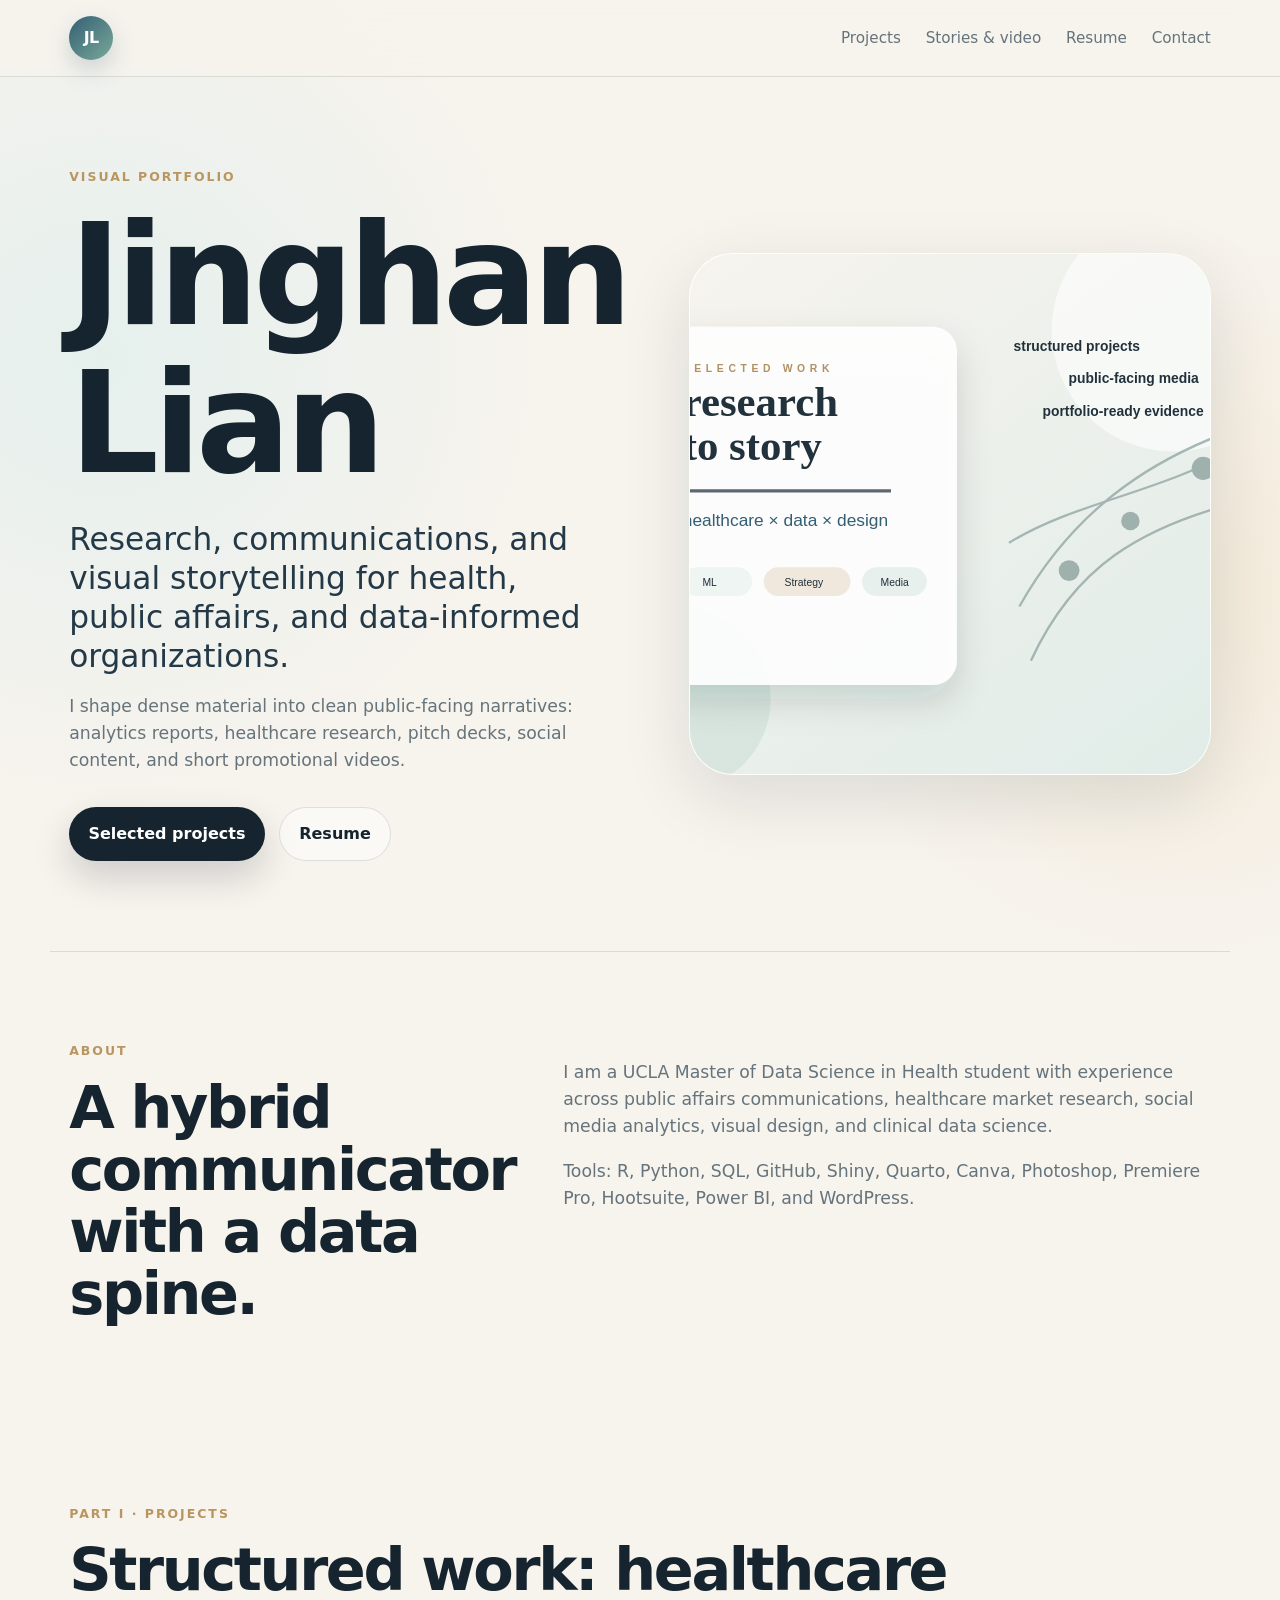
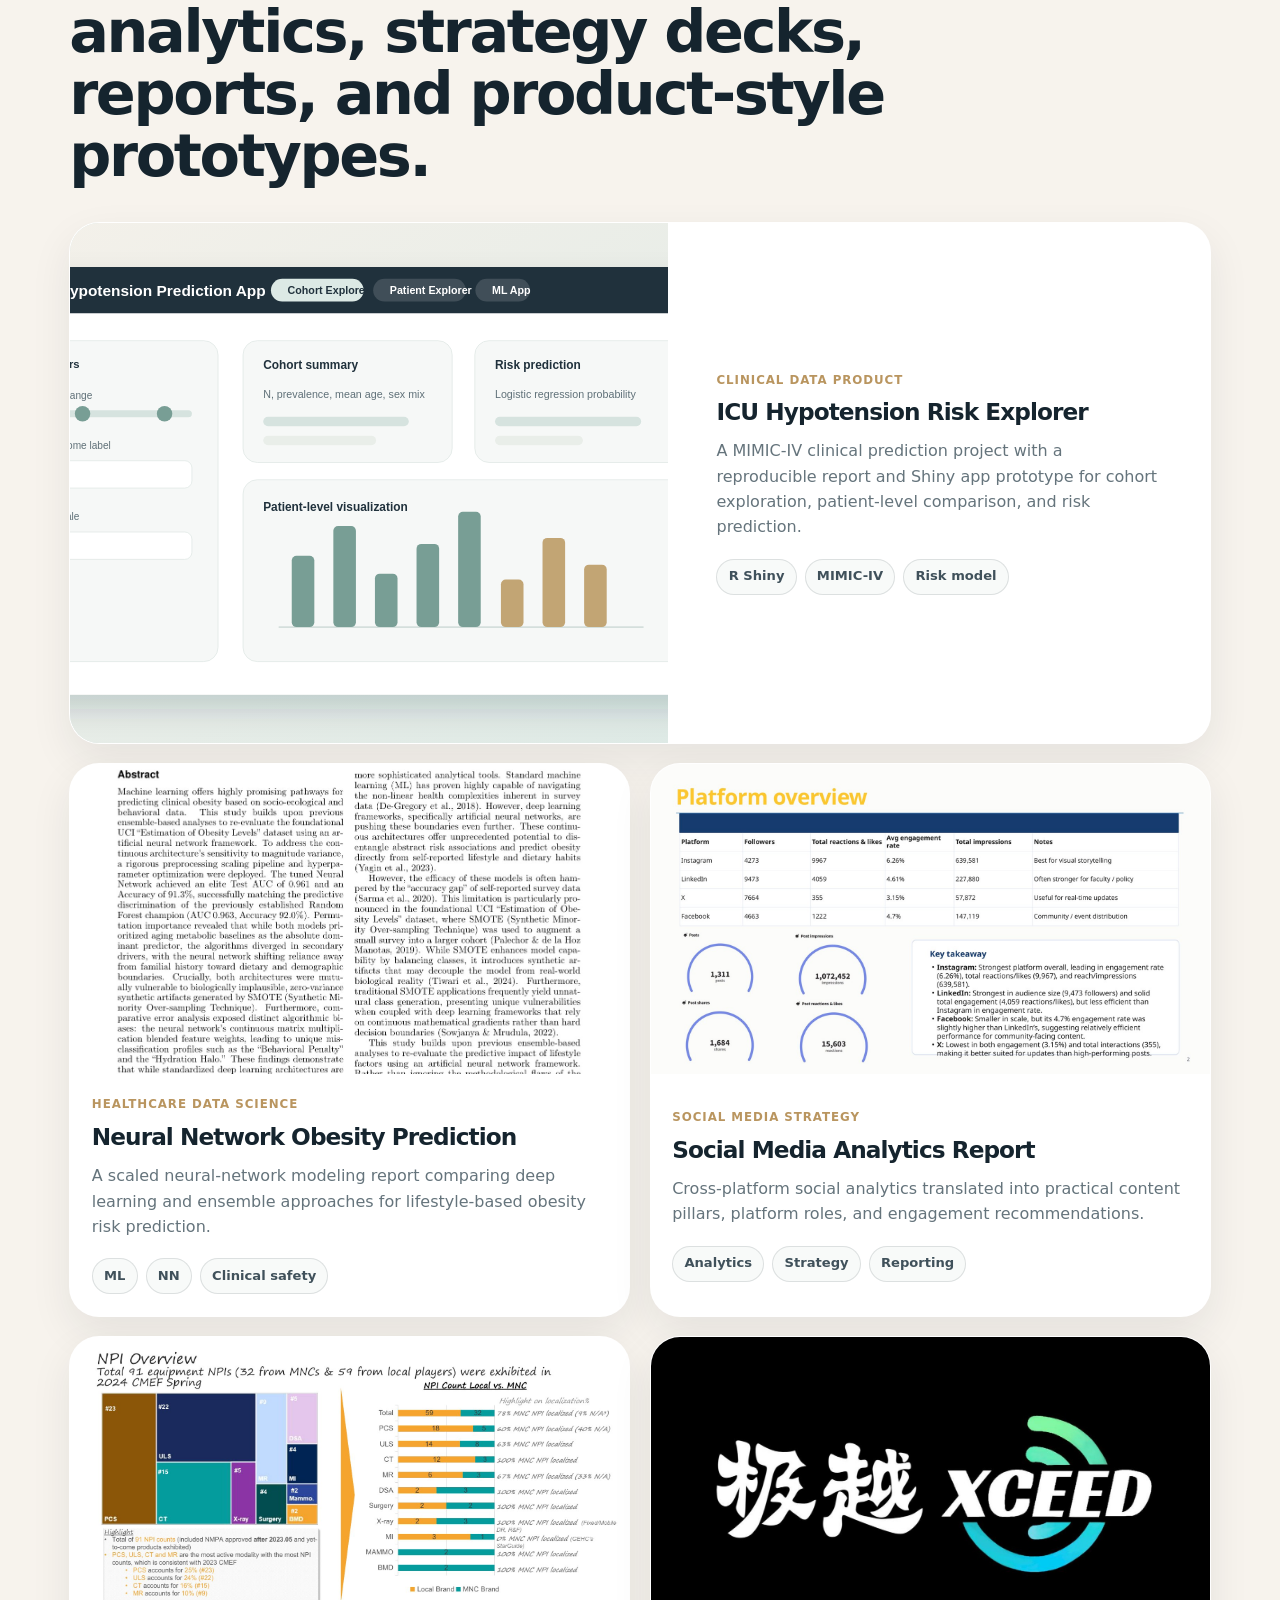
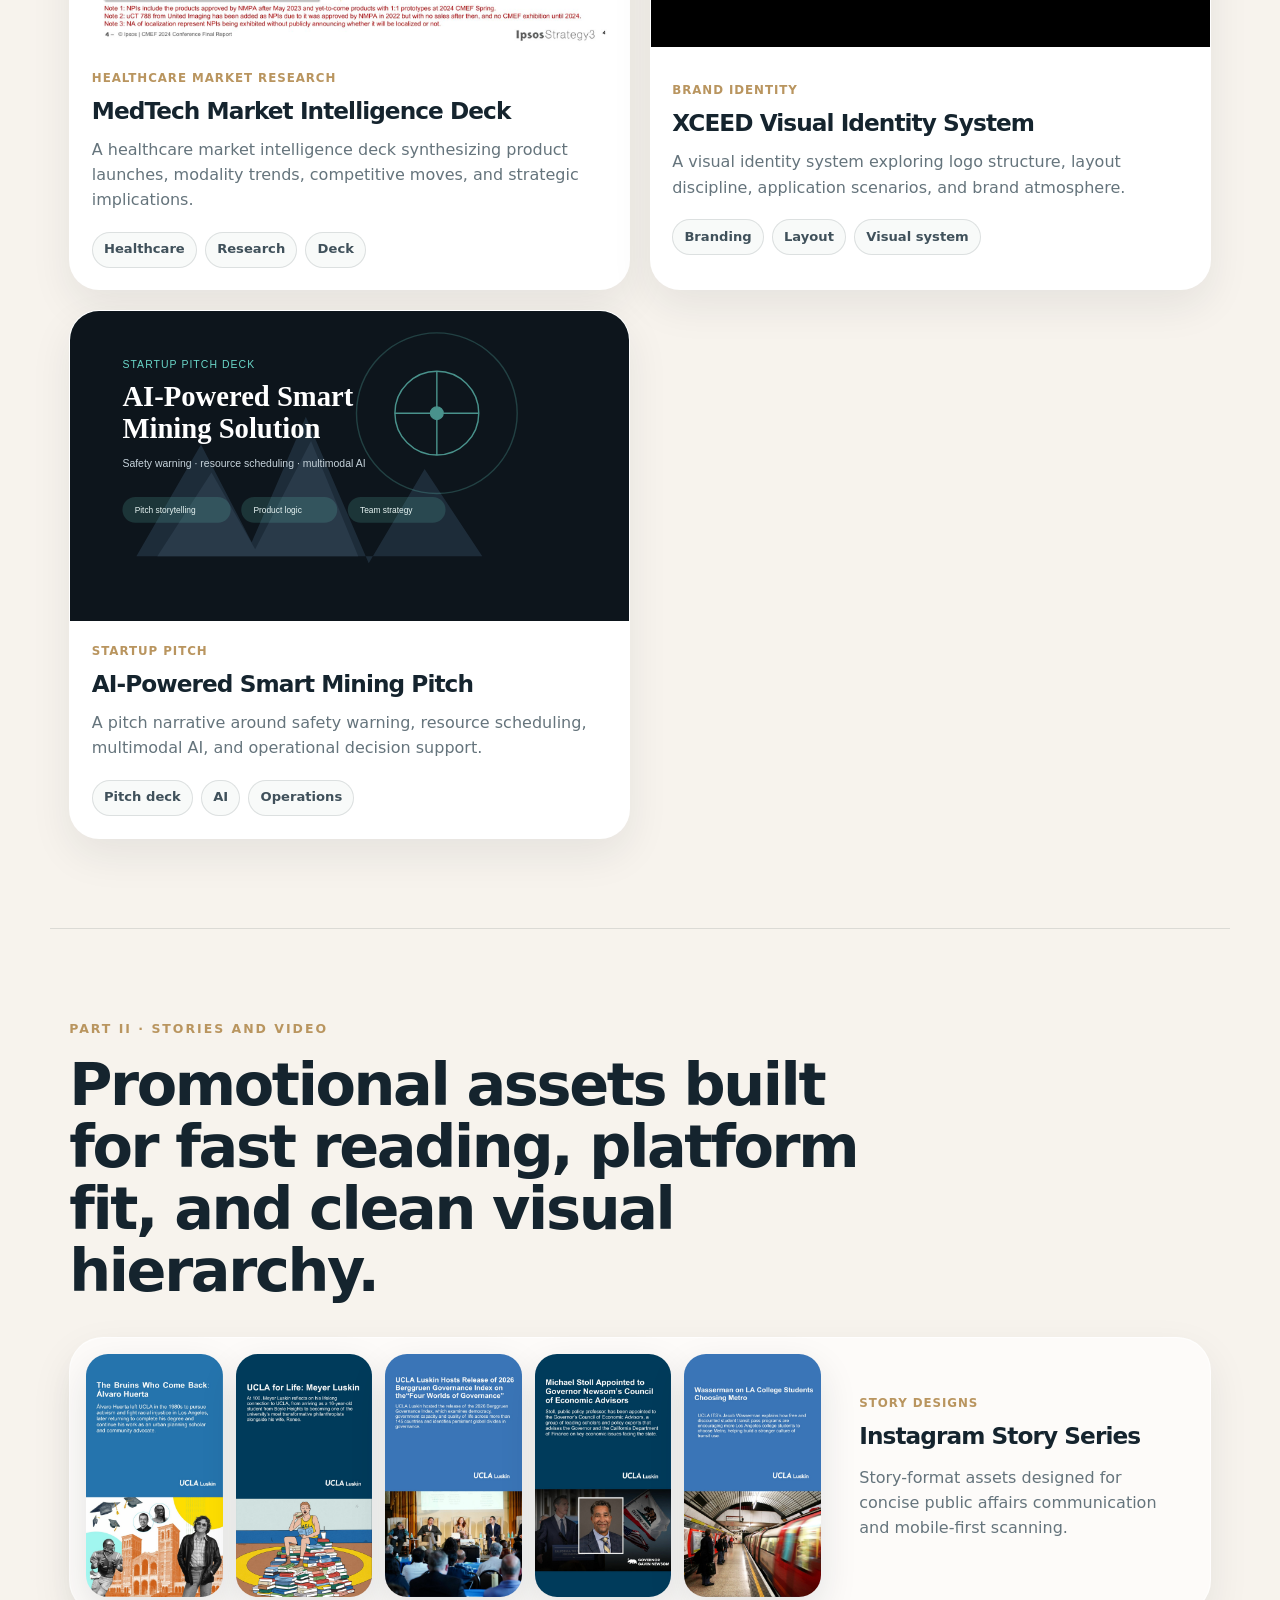
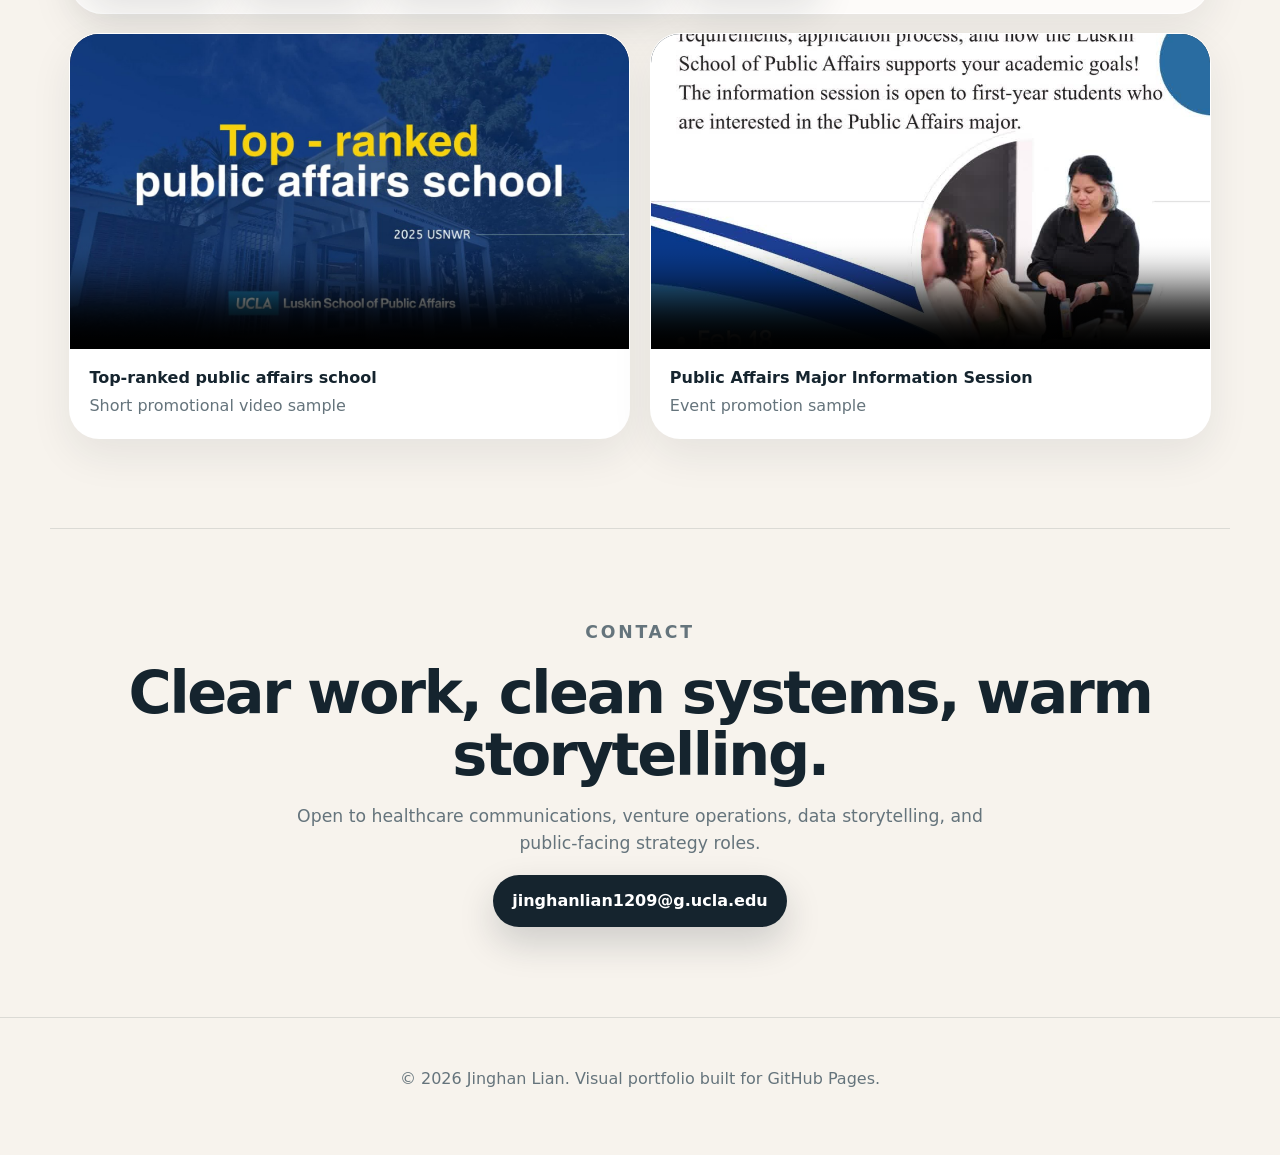
==== index.html @ d5ff7ce1 "Add files via upload Upload visual portfolio v3" ====
<!doctype html>
<html lang="en">
<head>
  <meta charset="utf-8" />
  <meta name="viewport" content="width=device-width, initial-scale=1" />
  <meta name="description" content="Jinghan Lian visual portfolio" />
  <title>Jinghan Lian | Visual Portfolio</title>
  <link rel="stylesheet" href="style.css" />
</head>
<body>
  <header class="site-header">
  <nav class="nav" aria-label="Primary navigation">
    <a class="brand" href="index.html#top">JL</a>
    <div class="nav-links">
      <a href="index.html#projects">Projects</a>
      <a href="index.html#media">Stories & video</a>
      <a href="resume.html">Resume</a>
      <a href="mailto:jinghanlian1209@g.ucla.edu">Contact</a>
    </div>
  </nav>
</header>
  <main id="top">
  <section class="hero section-pad">
    <div class="hero-copy">
      <p class="eyebrow">Visual portfolio</p>
      <h1>Jinghan Lian</h1>
      <p class="hero-subtitle">Research, communications, and visual storytelling for health, public affairs, and data-informed organizations.</p>
      <p class="hero-body">I shape dense material into clean public-facing narratives: analytics reports, healthcare research, pitch decks, social content, and short promotional videos.</p>
      <div class="hero-actions">
        <a class="button primary" href="#projects">Selected projects</a>
        <a class="button ghost" href="resume.html">Resume</a>
      </div>
    </div>
    <div class="hero-card hero-visual" aria-label="Portfolio visual system">
      <img src="assets/images/curated-portfolio-system.svg" alt="Curated portfolio visual system" />
    </div>
  </section>

  <section class="section-pad intro-grid" id="about">
    <div>
      <p class="eyebrow">About</p>
      <h2>A hybrid communicator with a data spine.</h2>
    </div>
    <div class="intro-copy">
      <p>I am a UCLA Master of Data Science in Health student with experience across public affairs communications, healthcare market research, social media analytics, visual design, and clinical data science.</p>
      <p class="muted">Tools: R, Python, SQL, GitHub, Shiny, Quarto, Canva, Photoshop, Premiere Pro, Hootsuite, Power BI, and WordPress.</p>
    </div>
  </section>

  <section class="section-pad" id="projects">
    <div class="section-heading">
      <p class="eyebrow">Part I · Projects</p>
      <h2>Structured work: healthcare analytics, strategy decks, reports, and product-style prototypes.</h2>
    </div>
    <div class="work-grid">
      <a class="project-card large" href="projects/icu-hypotension.html" aria-label="Open ICU Hypotension Risk Explorer">
      <img src="assets/images/shiny-app-preview.svg" alt="ICU Hypotension Risk Explorer preview" />
      <div class="project-content">
        <p class="project-type">Clinical data product</p>
        <h3>ICU Hypotension Risk Explorer</h3>
        <p>A MIMIC-IV clinical prediction project with a reproducible report and Shiny app prototype for cohort exploration, patient-level comparison, and risk prediction.</p>
        <ul class="tags"><li>R Shiny</li><li>MIMIC-IV</li><li>Risk model</li></ul>
      </div>
    </a><a class="project-card" href="projects/obesity-neural-network.html" aria-label="Open Neural Network Obesity Prediction">
      <img src="assets/images/obesity-nn-1.jpg" alt="Neural Network Obesity Prediction preview" />
      <div class="project-content">
        <p class="project-type">Healthcare data science</p>
        <h3>Neural Network Obesity Prediction</h3>
        <p>A scaled neural-network modeling report comparing deep learning and ensemble approaches for lifestyle-based obesity risk prediction.</p>
        <ul class="tags"><li>ML</li><li>NN</li><li>Clinical safety</li></ul>
      </div>
    </a><a class="project-card" href="projects/social-media.html" aria-label="Open Social Media Analytics Report">
      <img src="assets/images/social-report-2.jpg" alt="Social Media Analytics Report preview" />
      <div class="project-content">
        <p class="project-type">Social media strategy</p>
        <h3>Social Media Analytics Report</h3>
        <p>Cross-platform social analytics translated into practical content pillars, platform roles, and engagement recommendations.</p>
        <ul class="tags"><li>Analytics</li><li>Strategy</li><li>Reporting</li></ul>
      </div>
    </a><a class="project-card" href="projects/medtech-intelligence.html" aria-label="Open MedTech Market Intelligence Deck">
      <img src="assets/images/cmef-04.jpg" alt="MedTech Market Intelligence Deck preview" />
      <div class="project-content">
        <p class="project-type">Healthcare market research</p>
        <h3>MedTech Market Intelligence Deck</h3>
        <p>A healthcare market intelligence deck synthesizing product launches, modality trends, competitive moves, and strategic implications.</p>
        <ul class="tags"><li>Healthcare</li><li>Research</li><li>Deck</li></ul>
      </div>
    </a><a class="project-card" href="projects/brand-system.html" aria-label="Open XCEED Visual Identity System">
      <img src="assets/images/thumb-brand.jpg" alt="XCEED Visual Identity System preview" />
      <div class="project-content">
        <p class="project-type">Brand identity</p>
        <h3>XCEED Visual Identity System</h3>
        <p>A visual identity system exploring logo structure, layout discipline, application scenarios, and brand atmosphere.</p>
        <ul class="tags"><li>Branding</li><li>Layout</li><li>Visual system</li></ul>
      </div>
    </a><a class="project-card" href="projects/smart-mining.html" aria-label="Open AI-Powered Smart Mining Pitch">
      <img src="assets/images/smart-mining-pitch.svg" alt="AI-Powered Smart Mining Pitch preview" />
      <div class="project-content">
        <p class="project-type">Startup pitch</p>
        <h3>AI-Powered Smart Mining Pitch</h3>
        <p>A pitch narrative around safety warning, resource scheduling, multimodal AI, and operational decision support.</p>
        <ul class="tags"><li>Pitch deck</li><li>AI</li><li>Operations</li></ul>
      </div>
    </a>
    </div>
  </section>

  <section class="section-pad media-section" id="media">
    <div class="section-heading narrow">
      <p class="eyebrow">Part II · Stories and video</p>
      <h2>Promotional assets built for fast reading, platform fit, and clean visual hierarchy.</h2>
    </div>
    <a class="media-link-card" href="projects/media-samples.html">
      <div class="story-strip" aria-label="Instagram story design samples">
        <img src="assets/images/story-1.jpg" alt="Instagram story sample 1" />
        <img src="assets/images/story-2.jpg" alt="Instagram story sample 2" />
        <img src="assets/images/story-3.jpg" alt="Instagram story sample 3" />
        <img src="assets/images/story-4.jpg" alt="Instagram story sample 4" />
        <img src="assets/images/story-5.jpg" alt="Instagram story sample 5" />
      </div>
      <div class="media-caption">
        <p class="project-type">Story designs</p>
        <h3>Instagram Story Series</h3>
        <p>Story-format assets designed for concise public affairs communication and mobile-first scanning.</p>
      </div>
    </a>

    <div class="video-grid">
      <figure class="video-card">
        <video controls preload="metadata" poster="assets/images/top-ranked-policy-school-poster.jpg">
          <source src="assets/videos/top-ranked-policy-school.mp4" type="video/mp4" />
        </video>
        <figcaption><strong>Top-ranked public affairs school</strong><span>Short promotional video sample</span></figcaption>
      </figure>
      <figure class="video-card">
        <video controls preload="metadata" poster="assets/images/public-affairs-info-session-poster.jpg">
          <source src="assets/videos/public-affairs-info-session.mp4" type="video/mp4" />
        </video>
        <figcaption><strong>Public Affairs Major Information Session</strong><span>Event promotion sample</span></figcaption>
      </figure>
    </div>
  </section>

  <section class="section-pad contact" id="contact">
    <p class="eyebrow">Contact</p>
    <h2>Clear work, clean systems, warm storytelling.</h2>
    <p>Open to healthcare communications, venture operations, data storytelling, and public-facing strategy roles.</p>
    <a class="button primary" href="mailto:jinghanlian1209@g.ucla.edu">jinghanlian1209@g.ucla.edu</a>
  </section>
</main>
  <footer class="footer"><p>© 2026 Jinghan Lian. Visual portfolio built for GitHub Pages.</p></footer>
</body>
</html>
---- style.css ----
:root {
  --ink: #15242e;
  --muted: #65747c;
  --paper: #f7f3ed;
  --card: #ffffff;
  --line: rgba(21, 36, 46, 0.12);
  --blue: #335f73;
  --green: #7aa99a;
  --gold: #b9955f;
  --shadow: 0 22px 70px rgba(20, 38, 48, 0.12);
  --soft-shadow: 0 16px 42px rgba(20, 38, 48, 0.08);
  --radius: 30px;
}
* { box-sizing: border-box; }
html { scroll-behavior: smooth; }
body {
  margin: 0;
  color: var(--ink);
  background: radial-gradient(circle at 8% 6%, #e5f0ed 0, transparent 28rem), radial-gradient(circle at 92% 10%, rgba(236,215,173,.32) 0, transparent 23rem), var(--paper);
  font-family: Inter, ui-sans-serif, system-ui, -apple-system, BlinkMacSystemFont, "Segoe UI", sans-serif;
  line-height: 1.58;
}
a { color: inherit; text-decoration: none; }
img, video { display: block; max-width: 100%; }
.site-header { position: sticky; top: 0; z-index: 10; backdrop-filter: blur(18px); background: rgba(247, 243, 237, .80); border-bottom: 1px solid var(--line); }
.nav { max-width: 1180px; margin: auto; padding: 1rem 1.2rem; display: flex; align-items: center; justify-content: space-between; gap: 1rem; }
.brand { width: 44px; height: 44px; border-radius: 50%; display: grid; place-items: center; color: #fff; font-weight: 850; background: linear-gradient(135deg, var(--blue), var(--green)); box-shadow: 0 10px 24px rgba(51,95,115,.22); letter-spacing: -.04em; }
.nav-links { display: flex; gap: clamp(.8rem, 2vw, 1.55rem); font-size: .95rem; color: var(--muted); align-items: center; }
.nav-links a { transition: color .18s ease; }
.nav-links a:hover { color: var(--ink); }
.section-pad { max-width: 1180px; margin: auto; padding: clamp(4rem, 7vw, 7rem) 1.2rem; }
.hero { min-height: 82vh; display: grid; grid-template-columns: minmax(0, 1.02fr) minmax(320px, .98fr); align-items: center; gap: clamp(2rem, 6vw, 5rem); }
.eyebrow { margin: 0 0 1rem; color: var(--gold); text-transform: uppercase; letter-spacing: .16em; font-size: .78rem; font-weight: 850; }
h1, h2, h3 { margin: 0; line-height: 1.05; letter-spacing: -.04em; }
h1 { font-size: clamp(4.2rem, 11vw, 8.8rem); }
h2 { font-size: clamp(2rem, 4.6vw, 4rem); }
h3 { font-size: 1.45rem; }
.hero-subtitle { font-size: clamp(1.32rem, 2.7vw, 1.95rem); line-height: 1.25; max-width: 780px; margin: 1.35rem 0 1rem; color: #243947; }
.hero-body, .intro-copy p, .contact p, .project-note { font-size: 1.08rem; color: var(--muted); max-width: 720px; }
.hero-actions { display: flex; flex-wrap: wrap; gap: .9rem; margin-top: 2rem; }
.button { display: inline-flex; align-items: center; justify-content: center; min-height: 48px; padding: .85rem 1.2rem; border-radius: 999px; font-weight: 850; transition: transform .18s ease, box-shadow .18s ease, background .18s ease; }
.button:hover { transform: translateY(-2px); }
.button.primary { background: var(--ink); color: #fff; box-shadow: 0 16px 36px rgba(21, 36, 46, .18); }
.button.ghost { border: 1px solid var(--line); background: rgba(255,255,255,.48); }
.hero-card { position: relative; min-height: 520px; border-radius: 44px; padding: 0; overflow: hidden; background: linear-gradient(145deg, rgba(255,255,255,.76), rgba(235,244,240,.88)); box-shadow: var(--shadow); border: 1px solid rgba(255,255,255,.75); }
.hero-visual img { width: 100%; height: 100%; min-height: 520px; object-fit: cover; }
.intro-grid { display: grid; grid-template-columns: .75fr 1.25fr; gap: 3rem; border-top: 1px solid var(--line); }
.muted { color: var(--muted); }
.section-heading { max-width: 920px; margin-bottom: 2.2rem; }
.section-heading.narrow { max-width: 820px; }
.work-grid { display: grid; grid-template-columns: repeat(2, minmax(0, 1fr)); gap: 1.2rem; align-items: stretch; }
.project-card { background: var(--card); border: 1px solid rgba(255,255,255,.78); border-radius: var(--radius); overflow: hidden; box-shadow: var(--soft-shadow); display: grid; transition: transform .18s ease, box-shadow .18s ease, border-color .18s ease; }
.project-card:hover { transform: translateY(-4px); box-shadow: 0 22px 58px rgba(20,38,48,.13); border-color: rgba(185,149,95,.32); }
.project-card.large { grid-column: 1 / -1; grid-template-columns: 1.05fr .95fr; align-items: center; }
.project-card img { width: 100%; height: 310px; object-fit: cover; background: #dce8e5; }
.project-card.large img { height: 520px; }
.project-content { padding: 1.35rem; display: flex; flex-direction: column; align-items: flex-start; justify-content: flex-start; }
.project-card.large .project-content { padding: clamp(1.5rem, 4vw, 3rem); }
.project-type { color: var(--gold); font-weight: 850; letter-spacing: .08em; text-transform: uppercase; font-size: .74rem; margin: 0 0 .7rem; }
.project-content p:not(.project-type) { color: var(--muted); margin: .85rem 0 0; }
.tags { list-style: none; padding: 0; margin: 1.2rem 0 0; display: flex; flex-wrap: wrap; gap: .5rem; }
.tags li { border: 1px solid var(--line); color: #40515b; background: #f8faf9; padding: .42rem .7rem; border-radius: 999px; font-size: .82rem; font-weight: 760; }
.media-section { border-top: 1px solid var(--line); }
.media-link-card { display: grid; grid-template-columns: 1.35fr .65fr; gap: 1.2rem; align-items: stretch; background: rgba(255,255,255,.68); border: 1px solid rgba(255,255,255,.75); border-radius: 34px; box-shadow: var(--soft-shadow); padding: 1rem; transition: transform .18s ease, box-shadow .18s ease; }
.media-link-card:hover { transform: translateY(-3px); box-shadow: 0 22px 58px rgba(20,38,48,.13); }
.media-caption { padding: 1.2rem; align-self: center; }
.media-caption p:not(.project-type) { color: var(--muted); }
.story-strip { display: grid; grid-template-columns: repeat(5, minmax(0, 1fr)); gap: .8rem; align-items: start; }
.story-strip img { border-radius: 22px; box-shadow: 0 14px 38px rgba(20,38,48,.11); aspect-ratio: 9 / 16; object-fit: cover; background: #dce8e5; }
.story-strip.wide { grid-template-columns: repeat(5, minmax(140px, 1fr)); }
.video-grid { margin-top: 1.2rem; display: grid; grid-template-columns: repeat(2, minmax(0, 1fr)); gap: 1.2rem; }
.video-card { margin: 0; background: #fff; border-radius: var(--radius); overflow: hidden; box-shadow: var(--soft-shadow); border: 1px solid rgba(255,255,255,.75); }
.video-card video { width: 100%; background: #0f1c25; aspect-ratio: 16 / 9; object-fit: contain; }
.video-card figcaption { padding: 1rem 1.2rem 1.2rem; display: grid; gap: .2rem; }
.video-card figcaption span { color: var(--muted); }
.contact { text-align: center; border-top: 1px solid var(--line); }
.contact p { margin-left: auto; margin-right: auto; }
.footer { text-align: center; color: var(--muted); padding: 2rem 1rem 3rem; border-top: 1px solid var(--line); }
/* Project pages */
.project-main h1 { font-size: clamp(3.2rem, 8vw, 6.4rem); max-width: 840px; }
.back-link { display: inline-flex; margin-bottom: 2rem; color: var(--muted); font-weight: 800; }
.back-link:hover { color: var(--ink); }
.project-hero { padding-top: clamp(3rem, 5vw, 5rem); }
.project-hero-grid { display: grid; grid-template-columns: minmax(0, .92fr) minmax(320px, 1.08fr); gap: clamp(2rem, 5vw, 4rem); align-items: center; }
.project-hero-img { width: 100%; border-radius: 38px; box-shadow: var(--shadow); background: #dce8e5; border: 1px solid rgba(255,255,255,.75); max-height: 560px; object-fit: cover; }
.project-note { margin-top: 1.2rem; padding: 1rem 1.1rem; border: 1px solid var(--line); border-radius: 20px; background: rgba(255,255,255,.56); }
.project-details-wrap { padding-top: 0; padding-bottom: 2.5rem; }
.project-details { list-style: none; margin: 0; padding: 0; display: grid; grid-template-columns: repeat(4, minmax(0, 1fr)); gap: 1rem; }
.project-details li { background: rgba(255,255,255,.68); border: 1px solid rgba(255,255,255,.75); border-radius: 24px; padding: 1rem; box-shadow: var(--soft-shadow); }
.project-details strong { display: block; color: var(--gold); letter-spacing: .08em; text-transform: uppercase; font-size: .74rem; margin-bottom: .45rem; }
.project-details span { color: var(--ink); font-weight: 680; }
.project-gallery-section { padding-top: 2rem; }
.gallery { display: grid; grid-template-columns: repeat(2, minmax(0,1fr)); gap: 1.2rem; }
.gallery img { width: 100%; border-radius: 28px; box-shadow: var(--soft-shadow); background: #fff; object-fit: cover; border: 1px solid rgba(255,255,255,.75); }
.resume-card { background: rgba(255,255,255,.72); border: 1px solid rgba(255,255,255,.75); border-radius: 34px; padding: 2rem; box-shadow: var(--shadow); align-self: stretch; display: grid; align-content: center; }
.resume-grid { padding-top: 1rem; display: grid; grid-template-columns: repeat(3, minmax(0,1fr)); gap: 1.2rem; }
.resume-grid article { background: rgba(255,255,255,.68); border: 1px solid rgba(255,255,255,.75); border-radius: 30px; padding: 1.4rem; box-shadow: var(--soft-shadow); }
.resume-grid p:not(.eyebrow) { color: var(--muted); }
.resume-grid h2 { font-size: clamp(1.6rem, 3vw, 2.6rem); }
@media (max-width: 940px) {
  .hero, .intro-grid, .project-card.large, .project-hero-grid, .media-link-card { grid-template-columns: 1fr; }
  .hero { min-height: auto; padding-top: 4.5rem; }
  .hero-card, .hero-visual img { min-height: 430px; }
  .work-grid, .video-grid, .gallery, .resume-grid { grid-template-columns: 1fr; }
  .project-details { grid-template-columns: repeat(2, minmax(0,1fr)); }
}
@media (max-width: 600px) {
  .nav { align-items: flex-start; }
  .nav-links { flex-wrap: wrap; justify-content: flex-end; gap: .75rem; font-size: .88rem; }
  .section-pad { padding-left: 1rem; padding-right: 1rem; }
  h1 { font-size: 3.8rem; }
  .project-card.large img, .project-card img { height: 270px; }
  .story-strip, .story-strip.wide { display: flex; overflow-x: auto; scroll-snap-type: x mandatory; padding-bottom: 1rem; }
  .story-strip img { min-width: 72%; scroll-snap-align: start; }
  .project-details { grid-template-columns: 1fr; }
}
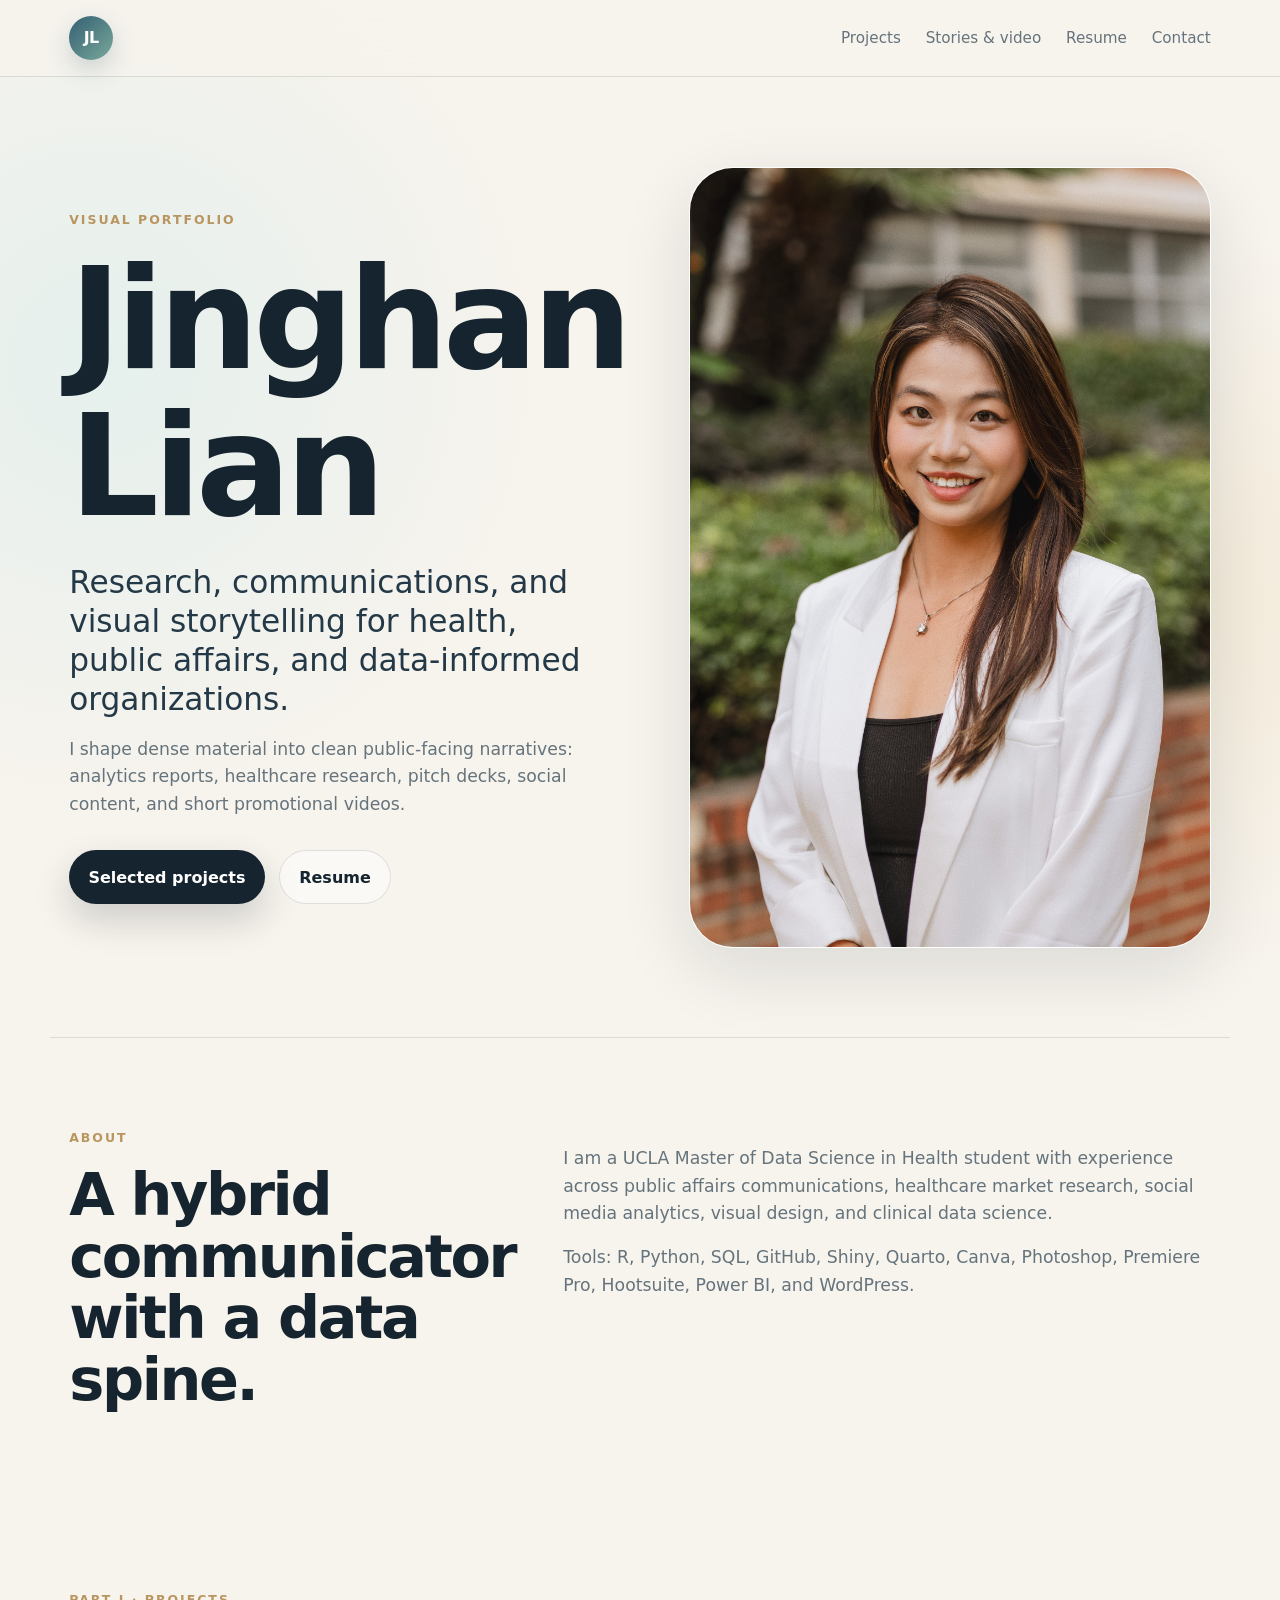
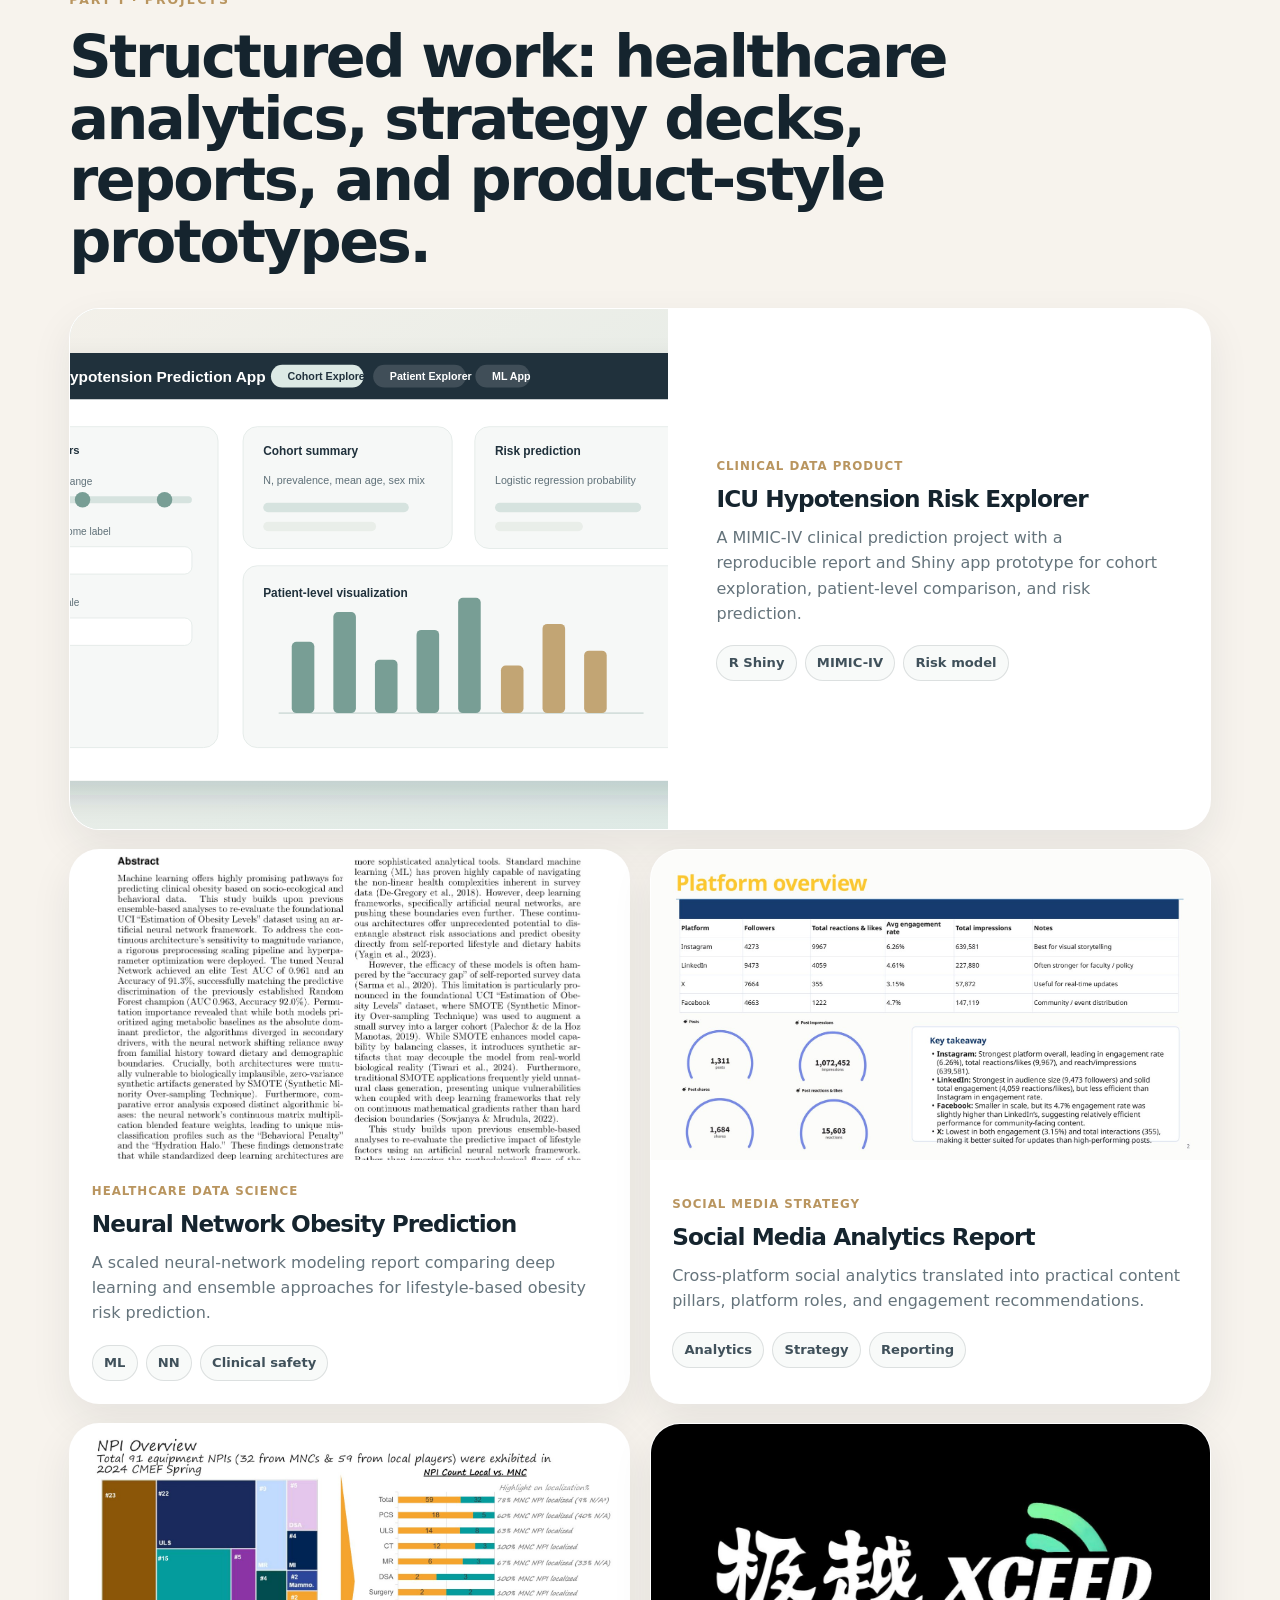
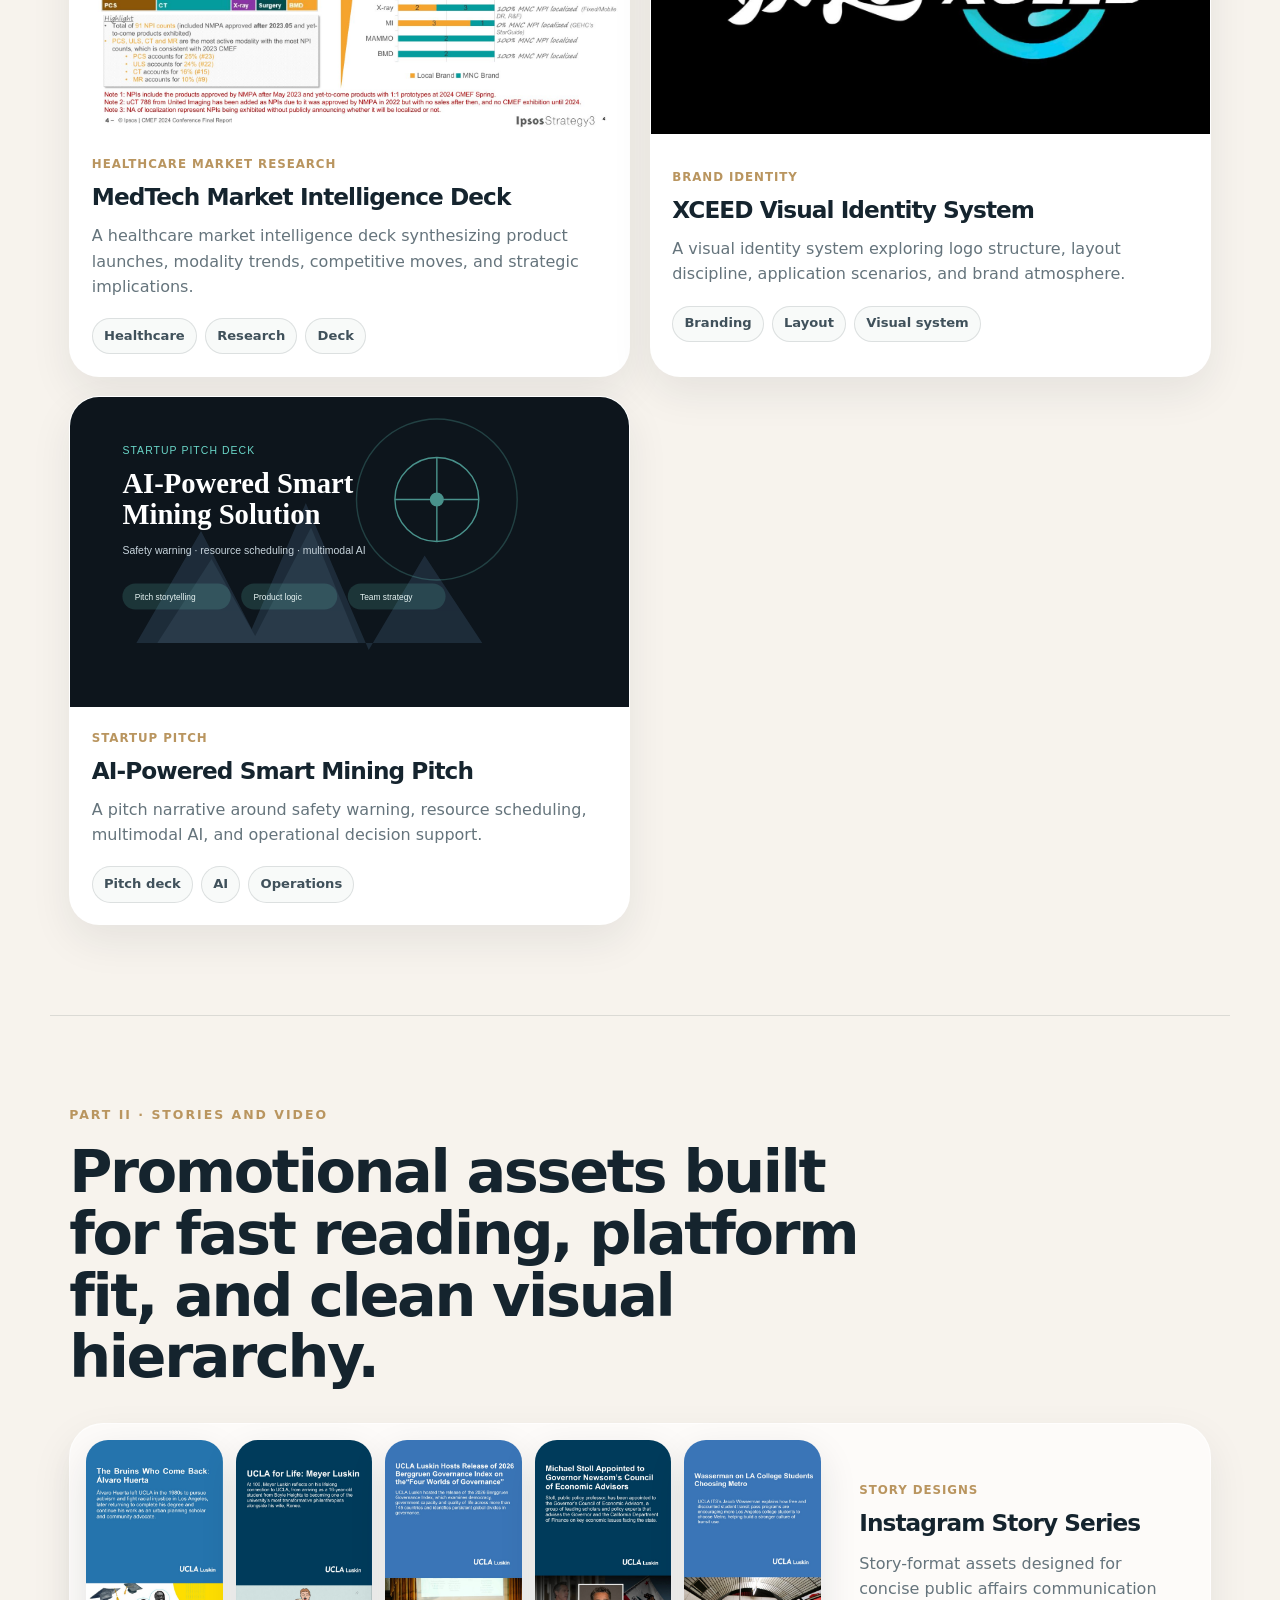
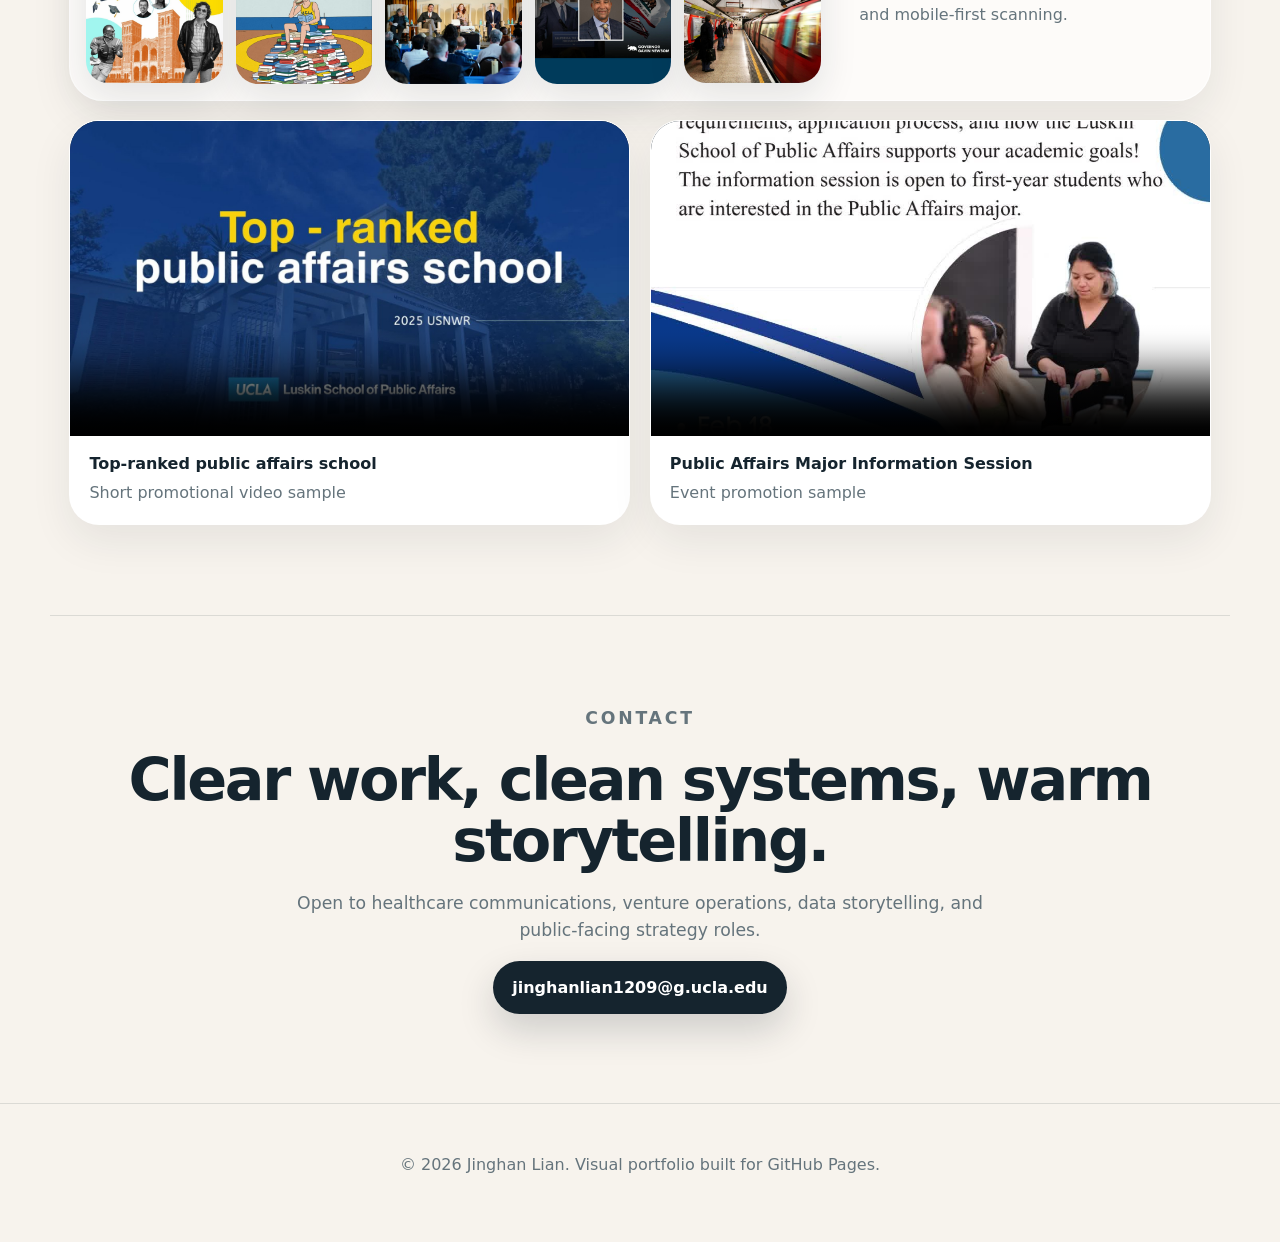
==== commit d4c43a5c: "Update index.html" ====
--- a/index.html
+++ b/index.html
@@ -31,8 +31,8 @@
         <a class="button ghost" href="resume.html">Resume</a>
       </div>
     </div>
-    <div class="hero-card hero-visual" aria-label="Portfolio visual system">
-      <img src="assets/images/curated-portfolio-system.svg" alt="Curated portfolio visual system" />
+    <div class="hero-card hero-visual hero-photo-card" aria-label="Jinghan Lian portrait">
+      <img src="assets/images/jinghan-headshot.jpg" alt="Portrait of Jinghan Lian" class="hero-photo" />
     </div>
   </section>
 
@@ -150,4 +150,4 @@
 </main>
   <footer class="footer"><p>© 2026 Jinghan Lian. Visual portfolio built for GitHub Pages.</p></footer>
 </body>
-</html>+</html>
